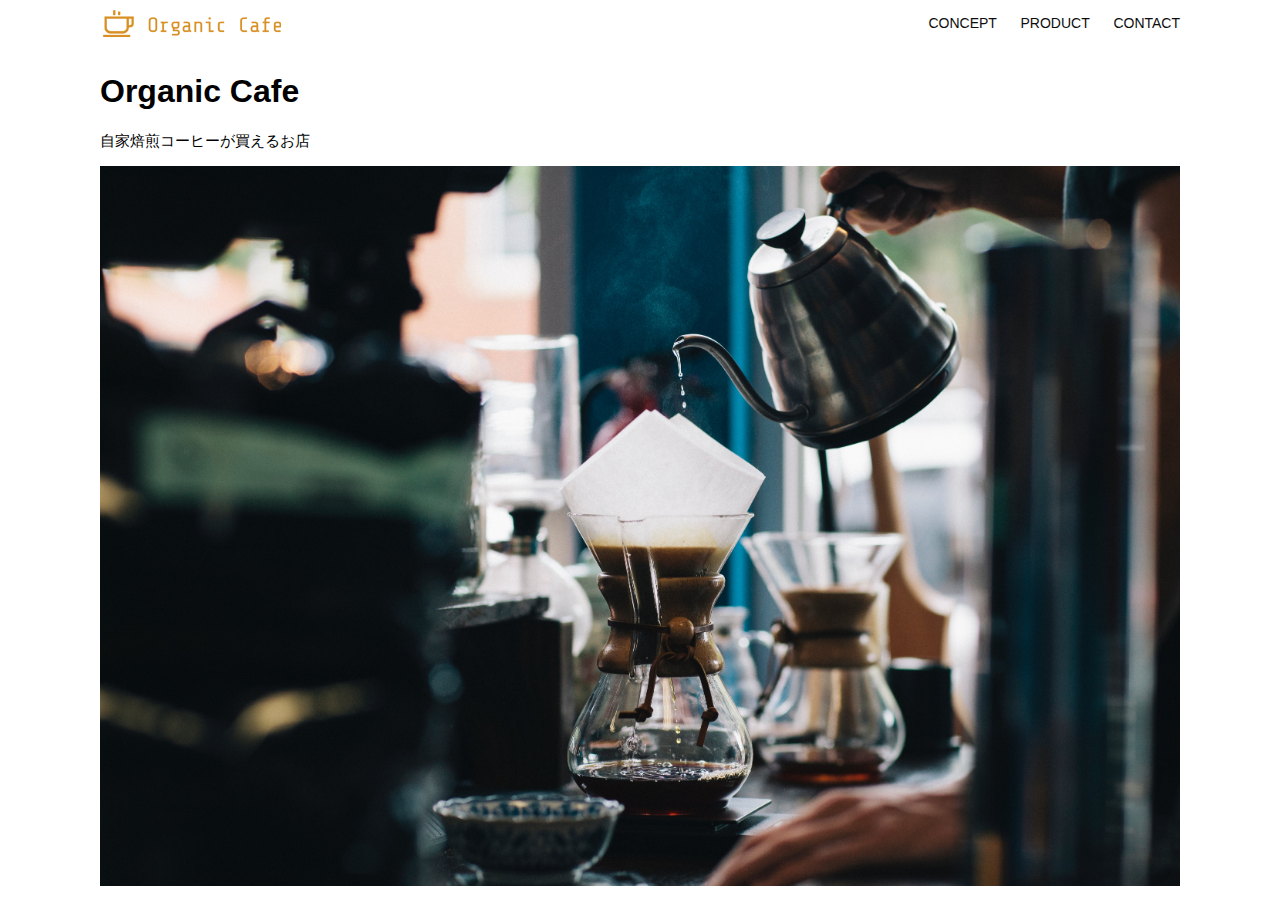
==== html-css-kadai_013/index.html @ a781e828 "Add files via upload" ====
<!DOCTYPE html>
<html>
  <head>
    <title>Organic Cafe</title>
    <meta charset="UTF-8" />
    <meta name="description" content="自家焙煎のコーヒーがお家で楽しめるOrganic Cafe"/>
    <meta name="viewport" content="width=device-width, initial-scale=1.0" />
    <link rel="stylesheet" href="style.css" />
  </head>
  <body>
    <!-- ヘッダー -->
    <header>
      <!-- ロゴ -->
      <a href="index.html" id="logo"><img src="images/logo.png" alt="トップページに戻る"/></a>

      <!-- PC用ナビゲーション -->
      <nav id="nav-pc">
        <a href="index.html#concept">CONCEPT</a>
        <a href="index.html#product">PRODUCT</a>
        <a href="index.html#contact">CONTACT</a>
      </nav>
       <!-- スマホ用メニューボタン -->
       <button id="menu-sp" onclick="document.getElementById('nav-sp').style.display = 'block'">
        <img src="images/button-menu.png" alt="ナビゲーションを開く">
      </button>
       <!-- スマホ用ナビゲーション -->
       <div id="nav-sp">
        <button id="close" onclick="document.getElementById('nav-sp').style.display = 'none'">
          <img src="images/button-close.png" alt="ナビゲーションを閉じる">
        </button>

        <nav>
          <ul>
            <li>
              <a id="logo-sp" href="index.html" onclick="document.getElementById('nav-sp').style.display = 'none'"><img src="images/logo-sp.png" alt="トップページに戻る"></a>
            </li>
            <li><a class="menu" href="index.html#concept" onclick="document.getElementById('nav-sp').style.display = 'none'">CONCEPT</a></li>
            <li><a class="menu" href="index.html#product" onclick="document.getElementById('nav-sp').style.display = 'none'">PRODUCT</a></li>
            <li><a class="menu" href="index.html#contact" onclick="document.getElementById('nav-sp').style.display = 'none'">CONTACT</a></li>  
          </ul>
        </nav>
    </header>

    <main>
      <article>
        <!-- メインビジュアル -->
        <section id="main-visual">
          <div id="main-message">
            <h1>Organic Cafe</h1>
            <p>自家焙煎コーヒーが買えるお店</p>
          </div>
          <img src="images/main-image.jpg" alt="コーヒーをハンドドリップで淹れる画像"/>
        </section>
      </article>
    </main>
  </body>
</html>
---- html-css-kadai_013/style.css ----
/* PC、スマホ共通スタイル */
body {
  font-family: "Source Sans Pro", "Hiragino Kaku Gothic ProN", Meiryo, Arial,
    sans-serif;
}

p {
  font-size: 15px;
}

#main-visual>img {
  width: 100%;
}

/*================
PC用のスタイル 
=================*/
@media screen and (min-width: 768px) {
  /* 横幅設定 */
  body {
    max-width: 1080px;
    min-width: 960px;
    margin: 0 auto 0 auto;
  }

  /* ヘッダー */
  header {
    display: flex;
    justify-content: space-between;
  }

  /* ナビゲーションのレイアウト */
  #nav-pc {
    text-align: right;
    font-size: 14px;
    padding-top: 15px;
  }

  /* ナビゲーションのリンクの装飾設定 */
  #nav-pc>a {
    text-decoration: none;
    margin-left: 20px;
  }

  #nav-pc>a:link {
    color: #0d0d0d;
  }

  #nav-pc>a:visited {
    color: #0d0d0d;
  }

  #nav-pc>a:hover {
    color: #0d0d0d;
    text-decoration: underline;
  }

  #nav-pc>a:active {
    color: #0d0d0d;
  }
  }

/*====================
   スマートフォン用のスタイル
  =====================*/
  @media screen and (max-width: 767px) {
    /* PC用ナビゲーション非表示 */
    #nav-pc {
      display: none;
    
    }
    body {
      min-width: 375px;
      margin: 0;
    }
 /* ハンバーガーメニュー */
 #menu-sp {
  float: right;
  padding: 0;
  
}
 /* スマホ用ナビゲーションの表示切替*/
    /* 初期状態、レイアウトと非表示設定 */
    #nav-sp {
      background-color: #ce933e;
      position: absolute;
      left: 0;
      top: 0;
      height: 100%;
      width: 100%;
      display: none;
      z-index: 100;
    }
     /* ×ボタン */
     #close {
      position: absolute;
      top: 20px;
      right: 20px;
      background-color: transparent;
      border: none;
    }
    
    #nav-sp nav ul {
      padding-left: 0;
    }
    #nav-sp nav li {
      list-style: none;
    }
    /* ナビゲーションメニュー用ロゴ */
    #logo-sp {
      margin: 80px 0 30px 20px;
    } 
    /* ナビゲーションのリンクの装飾設定 */
    #nav-sp nav a {
      display: block;
      
    }
    #nav-sp nav a:link {
      color: #ffffff;
    }
    #nav-sp nav a:visited {
      color: #ffffff;
    }
    #nav-sp nav a:hover {
      color: #ffffff;
      text-decoration: underline;
    }
    #nav-sp nav a:active {
      color: #ffffff;
    }
    #nav-sp nav .menu {
      text-decoration: none;
      display: block;
      margin: 0 20px 0 20px;
      height: 44px;
      font-size: 16px;
      background-image:url("images/arrow.png");
      background-repeat: no-repeat;
      background-position: right top;
    }
  }
  @media screen and (min-width: 768px) {
    #menu-sp {
      display: none;
    }
    #nav-sp {
      display: none;
    }
  }
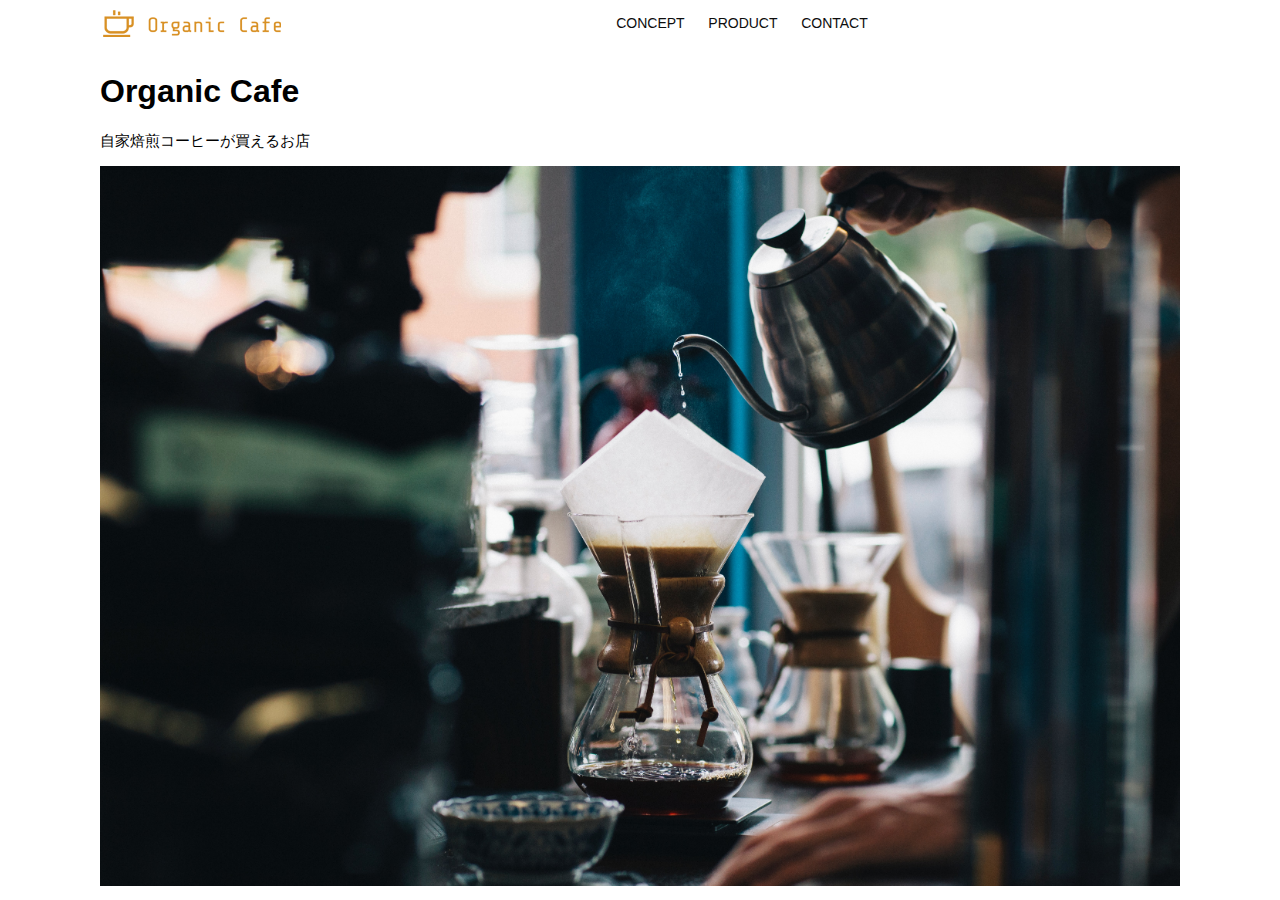
==== commit 322c784d: "Add files via upload" ====
--- a/html-css-kadai_013/index.html
+++ b/html-css-kadai_013/index.html
@@ -20,17 +20,15 @@
         <a href="index.html#contact">CONTACT</a>
       </nav>
        <!-- スマホ用メニューボタン -->
-       <button id="menu-sp" onclick="document.getElementById('nav-sp').style.display = 'block'">
-        <img src="images/button-menu.png" alt="ナビゲーションを開く">
-      </button>
+       <img id="menu-sp" src="images/button-menu.png" alt="ナビゲーションを開く" onclick="document.getElementById('nav-sp').style.display = 'block'">
+        <img >
+      
        <!-- スマホ用ナビゲーション -->
-       <div id="nav-sp">
-        <button id="close" onclick="document.getElementById('nav-sp').style.display = 'none'">
-          <img src="images/button-close.png" alt="ナビゲーションを閉じる">
-        </button>
-
-        <nav>
-          <ul>
+       <nav id="nav-sp">
+        <ul>
+          <li>
+            <img id="close"src="images/button-close.png" alt="ナビゲーションを閉じる"onclick="document.getElementById('nav-sp').style.display = 'none'">
+          </li>
             <li>
               <a id="logo-sp" href="index.html" onclick="document.getElementById('nav-sp').style.display = 'none'"><img src="images/logo-sp.png" alt="トップページに戻る"></a>
             </li>
--- a/html-css-kadai_013/style.css
+++ b/html-css-kadai_013/style.css
@@ -96,14 +96,13 @@
       position: absolute;
       top: 20px;
       right: 20px;
-      background-color: transparent;
-      border: none;
+      
     }
     
-    #nav-sp nav ul {
+    #nav-sp ul {
       padding-left: 0;
     }
-    #nav-sp nav li {
+    #nav-sp ul li {
       list-style: none;
     }
     /* ナビゲーションメニュー用ロゴ */
@@ -111,24 +110,24 @@
       margin: 80px 0 30px 20px;
     } 
     /* ナビゲーションのリンクの装飾設定 */
-    #nav-sp nav a {
+    #nav-sp  a {
       display: block;
       
     }
-    #nav-sp nav a:link {
+    #nav-sp  a:link {
       color: #ffffff;
     }
-    #nav-sp nav a:visited {
+    #nav-sp  a:visited {
       color: #ffffff;
     }
-    #nav-sp nav a:hover {
+    #nav-sp  a:hover {
       color: #ffffff;
       text-decoration: underline;
     }
-    #nav-sp nav a:active {
+    #nav-sp  a:active {
       color: #ffffff;
     }
-    #nav-sp nav .menu {
+    #nav-sp .menu {
       text-decoration: none;
       display: block;
       margin: 0 20px 0 20px;
